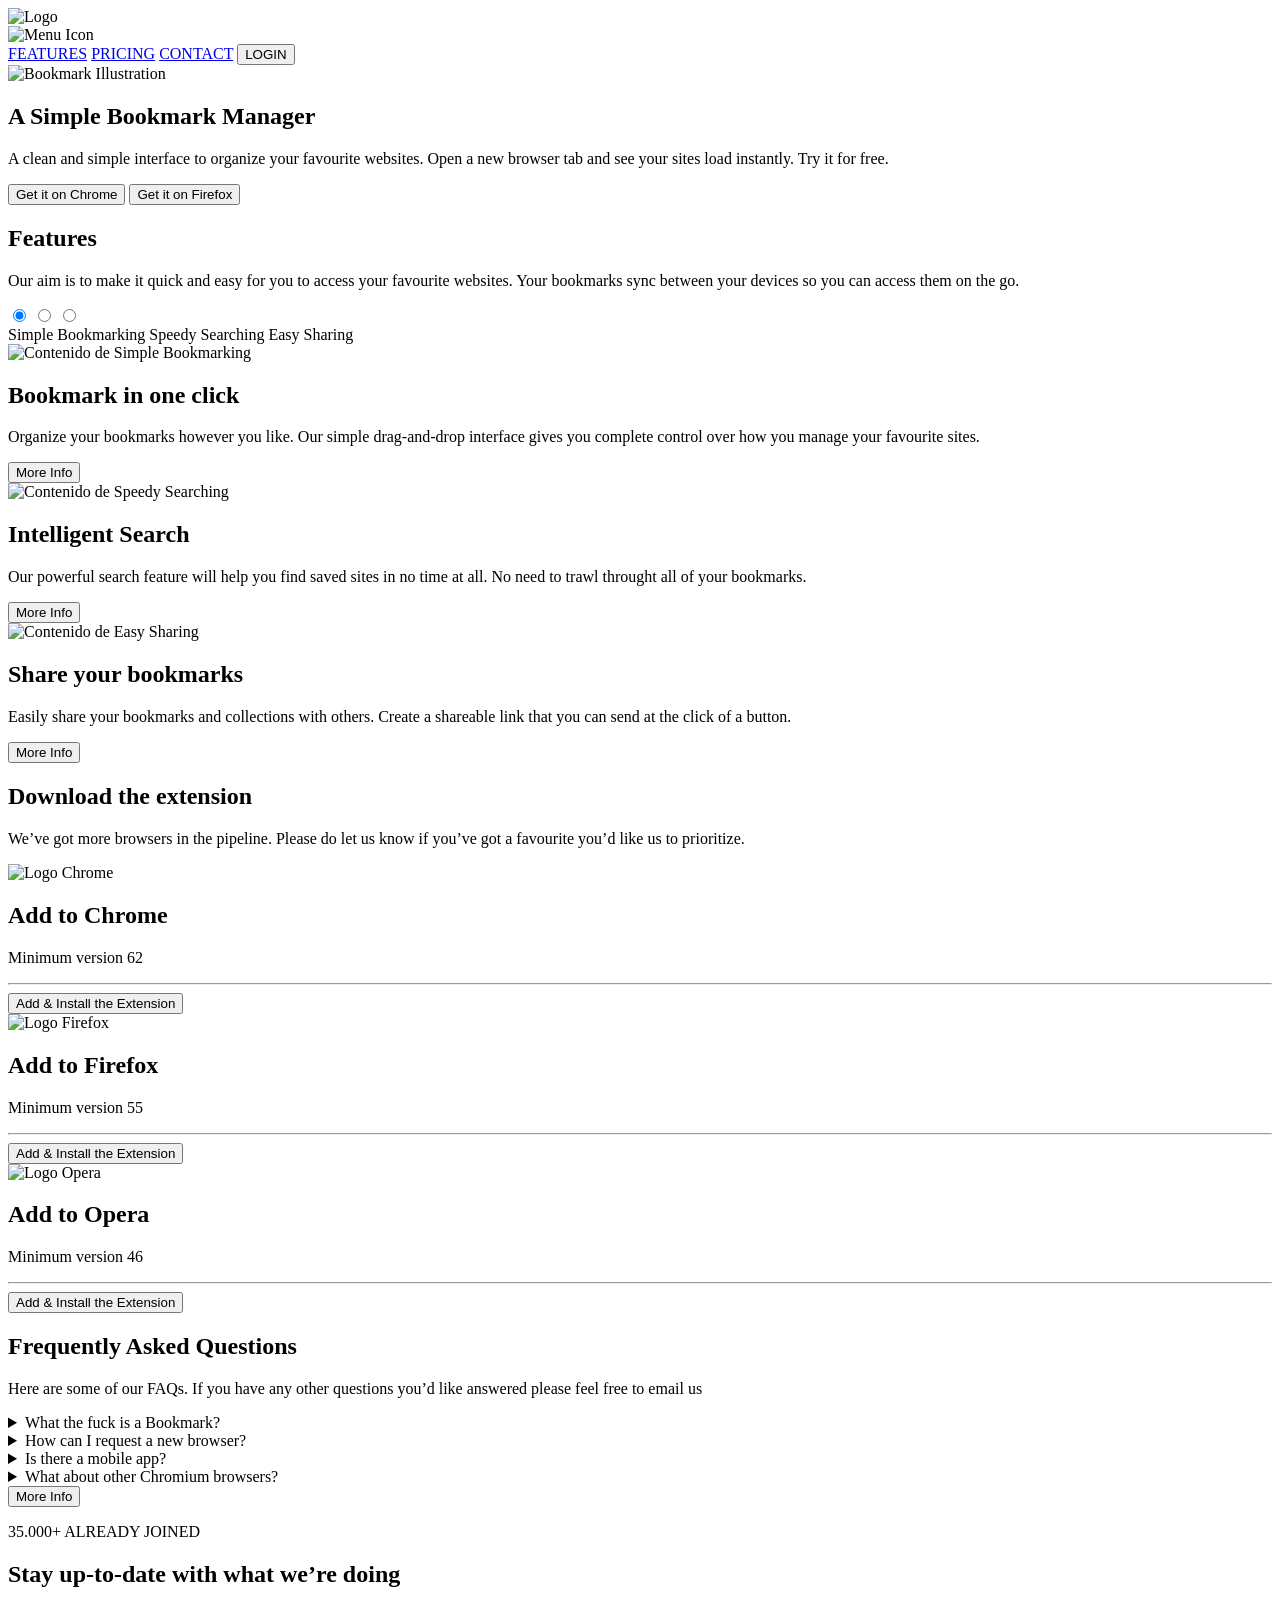
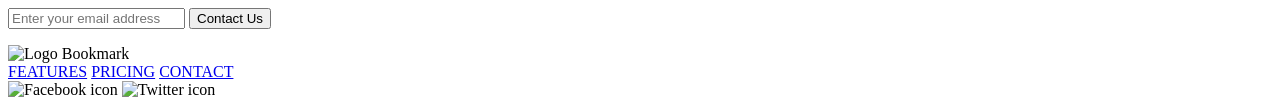
==== src/index.html @ 2e152def "folders structure creation" ====
<!DOCTYPE html>
<html lang="en">
<head>
    <meta charset="UTF-8">
    <meta name="viewport" content="width=device-width, initial-scale=1.0">
    <title>Bookmark</title>
    <link rel="stylesheet" href="styles.css">
    
</head>
<body>
    <header class="main-header">
        <div class="header-group-left">
            <img src="starter-code/images/logo-bookmark.svg" alt="Logo">
        </div>
        <div class="header-group-right1">
            <img src="starter-code/images/icon-hamburger.svg" alt="Menu Icon">
            
        </div>
        <div class="header-group-right2">
            <nav>
                <a href="#features">FEATURES</a>
                <a href="#">PRICING</a>
                <a href="#">CONTACT</a>
                <button class="login-button">LOGIN</button>
            </nav>
        </div>
    </header>
    <main class="container">
        <section class="hero_section">
            <div class="hero_right"> 
                <div class="blue-box"></div> 
                <div class="imageBook">
                    <img src="starter-code/images/illustration-hero.svg" alt="Bookmark Illustration">
                </div>
                
            </div>
            <div class="hero_left">
                <h1>A Simple Bookmark Manager</h1>
                <p>A clean and simple interface to organize your favourite websites. Open a new browser tab and see your sites load instantly. Try it for free.</p>
                <div class="buttons-hero">
                    <button class="get-it-chrome">Get it on Chrome</button>
                    <button class="get-it-firefox">Get it on Firefox</button>
                </div>
                    
            </div>
            
        </section>
        
        <section class="features" id="features">
            
            <h1>Features</h1>
            <p>Our aim is to make it quick and easy for you to access your favourite websites. Your bookmarks sync between your devices so you can access them on the go.</p>
     
            <div class="tabs-container">
                
                <input type="radio" id="tab1" name="tabs-grupo" checked="checked">
                <input type="radio" id="tab2" name="tabs-grupo">
                <input type="radio" id="tab3" name="tabs-grupo">

                <div class="tab-labels">
                    <label for="tab1" class="tab-label">Simple Bookmarking</label>
                    <label for="tab2" class="tab-label">Speedy Searching</label>
                    <label for="tab3" class="tab-label">Easy Sharing</label>
                </div>
            
            <div class="tab-content-area">
                <div class="content" id="content1">
                    <div class="img1-container">
                        <img src="starter-code/images/illustration-features-tab-1.svg" alt="Contenido de Simple Bookmarking">
                        <div class="blue-box2"></div> 
                    </div>
                    <div>
                        <h2>Bookmark in one click</h2>
                        <p>Organize your bookmarks however you like. Our simple drag-and-drop interface gives you complete control over how you manage your favourite sites.</p>
                        <button class="more-inf-button get-it-chrome">More Info</button>
                    </div>
                </div>
                    
                <div class="content" id="content2">
                    <div class="img1-container">
                        <img src="starter-code/images/illustration-features-tab-2.svg" alt="Contenido de Speedy Searching">
                    </div>
                    <div>
                        <h2>Intelligent Search</h2>
                        <p>Our powerful search feature will help you find saved sites in no time at all. No need to trawl throught all of your bookmarks.</p>
                        <button class="more-inf-button get-it-chrome">More Info</button>
                    </div>
                </div>
                <div class="content" id="content3">
                    <div class="img1-container">
                        <img src="starter-code/images/illustration-features-tab-3.svg" alt="Contenido de Easy Sharing">
                    </div>
                    <div>
                        <h2>Share your bookmarks</h2>
                        <p>Easily share your bookmarks and collections with others. Create a shareable link that you can send at the click of a button.</p>
                        <button class="more-inf-button get-it-chrome">More Info</button>
                    
                    </div>
                </div>
                </div>
            </div>

        </section>
        <section class="download-extension">
            <h1>Download the extension</h1>
            <p>We’ve got more browsers in the pipeline. Please do let us know if you’ve got a favourite you’d like us to prioritize.</p>
            <div class="download-cards">
                <div class="card card1">
                    <img src="starter-code/images/logo-chrome.svg" alt="Logo Chrome">
                    <h2>Add to Chrome</h2>
                    <p>Minimum version 62</p>
                    <hr class="dotted-line">
                    <button class="buttons-download get-it-chrome">Add & Install the Extension</button>
                </div>
                <div class="card card2">
                    <img src="starter-code/images/logo-firefox.svg" alt="Logo Firefox">
                    <h2>Add to Firefox</h2>
                    <p>Minimum version 55</p>
                    <hr class="dotted-line">
                    <button class="buttons-download get-it-chrome">Add & Install the Extension</button>
                </div>
                <div class="card card3">
                    <img src="starter-code/images/logo-opera.svg" alt="Logo Opera">
                    <h2>Add to Opera</h2>
                    <p>Minimum version 46</p>
                    <hr class="dotted-line">
                    <button class="buttons-download get-it-chrome">Add & Install the Extension</button>
                </div>


            

                
            </div>
        </section>
        <section class="faq-section">
            <div class="faq-title">
                <h1>Frequently Asked Questions</h1>
                    <p>Here are some of our FAQs. If you have any other questions you’d like
                 answered please feel free to email us</p>
            </div>    
                 <div class="faq-details">
                    <details>
                        <summary>What the fuck is a Bookmark?</summary>
                        <article>
                                <p>
                                    Lorem, ipsum dolor sit amet consectetur adipisicing elit. Quam optio voluptates aliquam quisquam deserunt labore provident architecto inventore blanditiis mollitia numquam obcaecati, quae repudiandae. Labore alias id quisquam! Ad, natus?
                                </p>
                            </article>
                    </details>
                    <details>
                        <summary>How can I request a new browser?</summary>
                        <article>
                                <p>
                                    Lorem, ipsum dolor sit amet consectetur adipisicing elit. Quam optio voluptates aliquam quisquam deserunt labore provident architecto inventore blanditiis mollitia numquam obcaecati, quae repudiandae. Labore alias id quisquam! Ad, natus?
                                </p>
                            </article>
                    </details>
                    <details>
                        <summary>Is there a mobile app?</summary>
                        <article>
                                <p>
                                    Lorem, ipsum dolor sit amet consectetur adipisicing elit. Quam optio voluptates aliquam quisquam deserunt labore provident architecto inventore blanditiis mollitia numquam obcaecati, quae repudiandae. Labore alias id quisquam! Ad, natus?
                                </p>
                            </article>
                    </details>
                    <details>
                        <summary>What about other Chromium browsers?</summary>
                        <article>
                            <p>
                                Lorem, ipsum dolor sit amet consectetur adipisicing elit. Quam optio voluptates aliquam quisquam deserunt labore provident architecto inventore blanditiis mollitia numquam obcaecati, quae repudiandae. Labore alias id quisquam! Ad, natus?
                            </p>
                        </article>
                    </details>
                    </div>
                    <div class="button-details">
                        <button class="button-details get-it-chrome">More Info</button>
                    </div>
        </section>
        <section class="subscribe-section" id="contact">
            <div class="subscribe-title">
                <p>35.000+ ALREADY JOINED</p>
                <h2>Stay up-to-date with what we’re doing</h2>
            </div>
            <form id="emailForm">
                <div class="subscribe-button-container">
                    <input id="Contact-email" type="text" id="emailInput" placeholder="Enter your email address" required>
                    <input class="contact-button" type="submit" value="Contact Us">
                </div>
            <p id="message"></p>
            </form>

            <script src="/validation2.js" defer></script>



                

        </section>
        <!-- <div class="buttons">
            <div class="btn-px">usando px</div>
            <div class="btn-rem">usando rem</div>
            <div class="btn-em">usando em</div>
        </div>

 -->

    </main>

    <!-- <footer>
        <div class="footer-left">
            <img src="/starter-code/images/logo-bookmark.svg">
        
        
            <div class="nav">
                <a href="#features">FEATURES</a>
                <a href="#">PRICING</a>
                <a href="#contact">CONTACT</a>
            </div>
        </div>
        <div class="footer-right">
            <img src="/starter-code/images/icon-facebook.svg" alt="Facebook icon">
            <img src="/starter-code/images/icon-twitter.svg" alt="Twitter icon"></img>
        </div>
    </footer> -->

    <footer>
        <div class="footer-left">
            <!-- He usado un placeholder para el logo -->
            <img src="starter-code/images/logo-bookmark.svg" alt="Logo Bookmark">
        
            <div class="nav">
                <a href="#features">FEATURES</a>
                <a href="#">PRICING</a>
                <a href="#contact">CONTACT</a>
            </div>
        </div>
        <div class="footer-right">
            <!-- He usado placeholders para los iconos -->
            <img src="starter-code/images/icon-facebook.svg" alt="Facebook icon">
            <img src="starter-code/images/icon-twitter.svg" alt="Twitter icon">
        </div>
    </footer

</body>
</html>
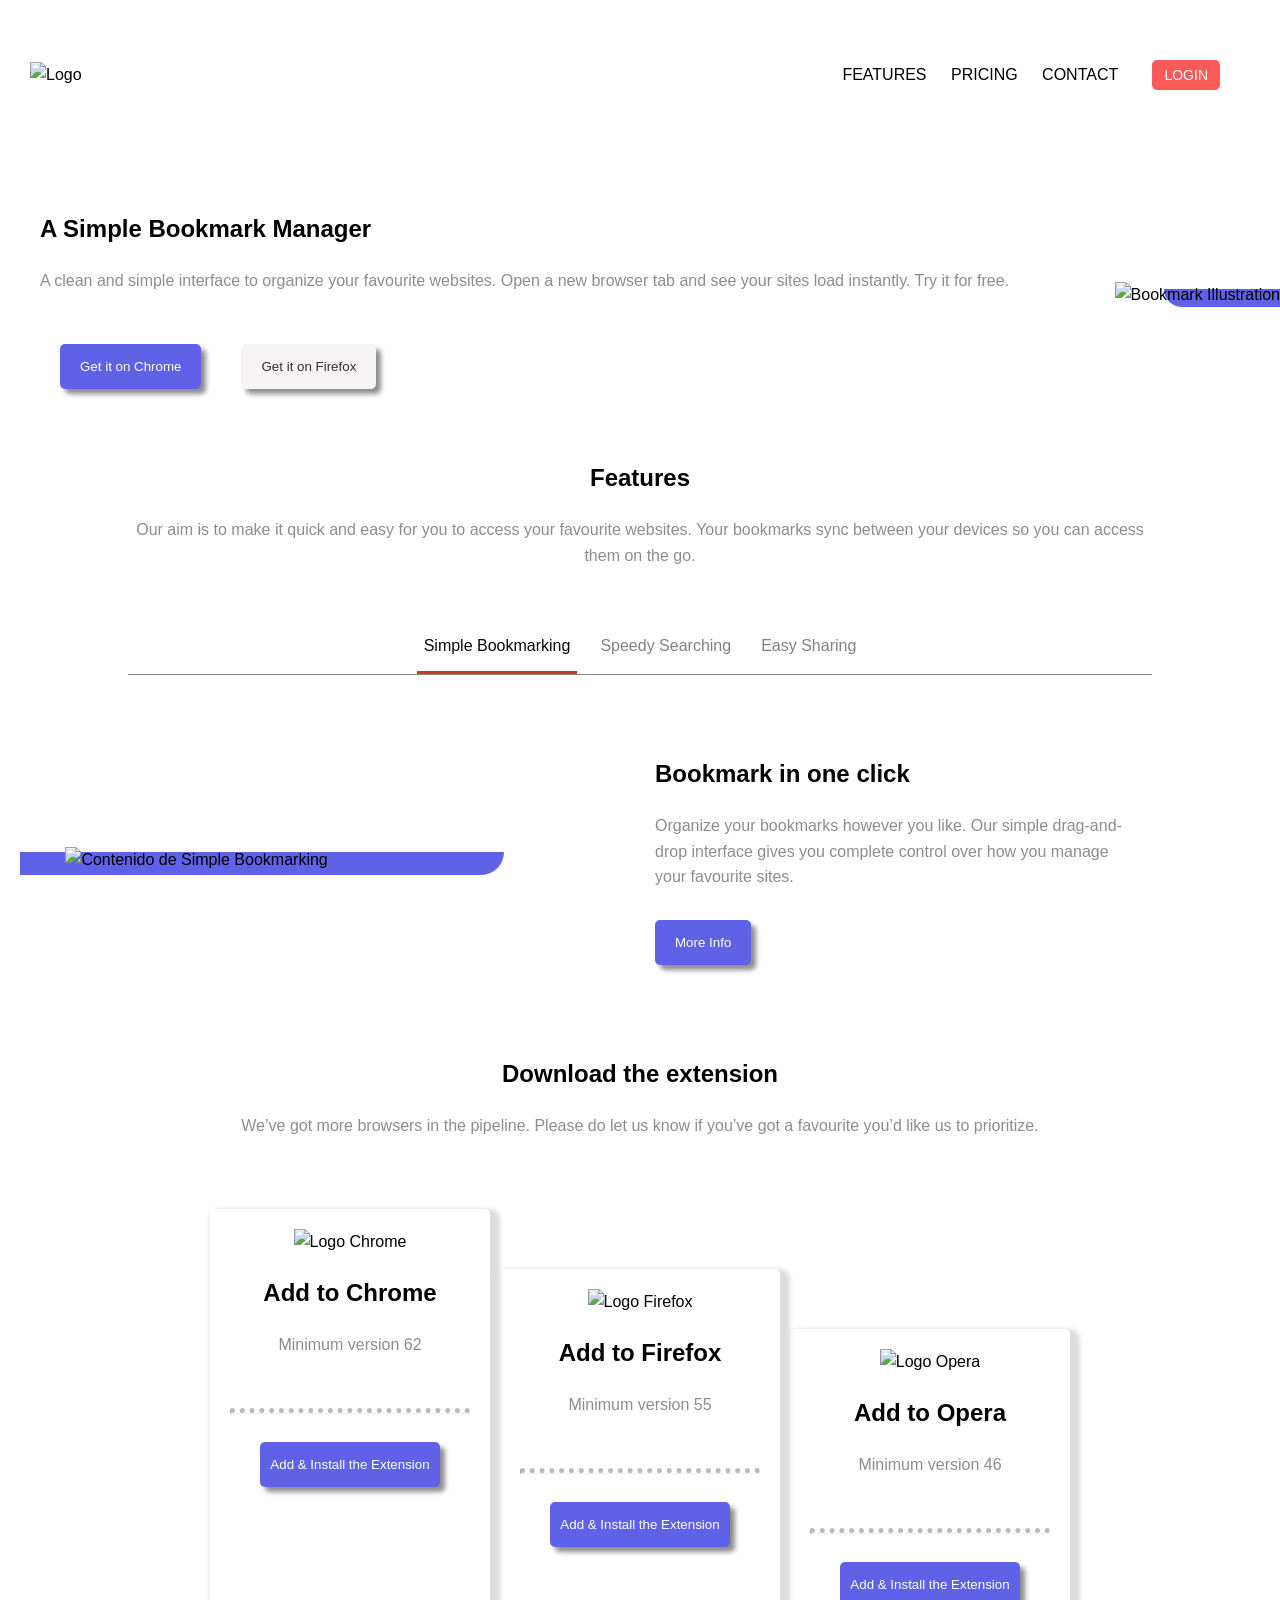
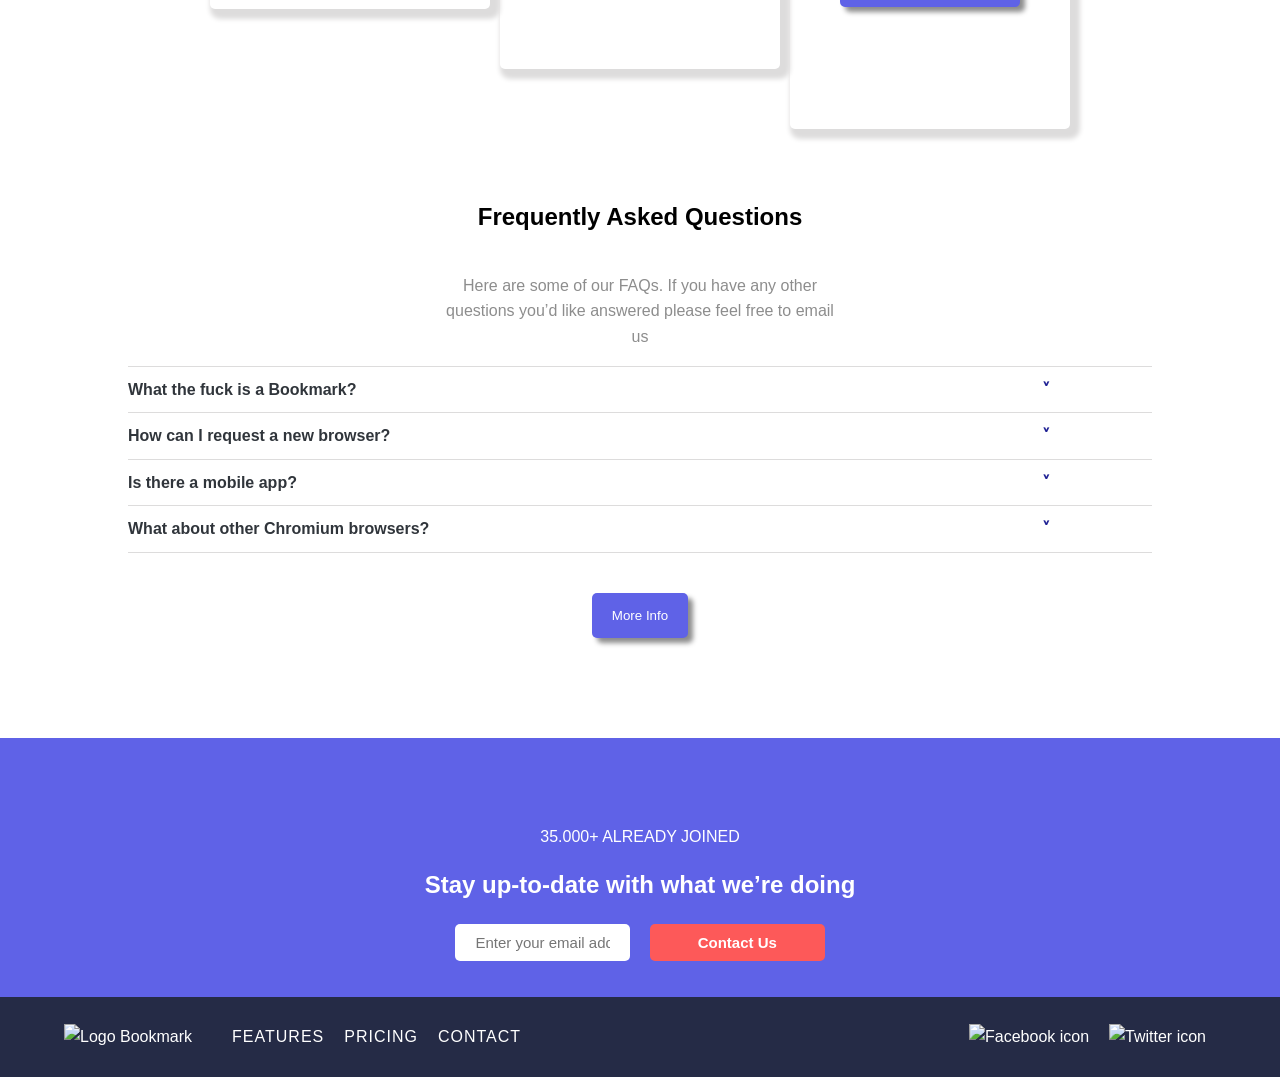
==== commit 7b0de4ce: "folders update in index.html" ====
--- a/src/index.html
+++ b/src/index.html
@@ -4,7 +4,7 @@
     <meta charset="UTF-8">
     <meta name="viewport" content="width=device-width, initial-scale=1.0">
     <title>Bookmark</title>
-    <link rel="stylesheet" href="styles.css">
+    <link rel="stylesheet" href="/src/css/styles.css">
     
 </head>
 <body>
@@ -240,7 +240,7 @@
             <img src="starter-code/images/icon-facebook.svg" alt="Facebook icon">
             <img src="starter-code/images/icon-twitter.svg" alt="Twitter icon">
         </div>
-    </footer
+    </footer>
 
 </body>
 </html>
--- a/src/css/styles.css
+++ b/src/css/styles.css
@@ -0,0 +1,910 @@
+
+:root {
+  --orange: #cc3b17;
+  --blue: #202294;
+  --light-blue: hsl(239, 74%, 64%);
+  --dark-blue: hsl(240, 91%, 27%);
+  --red: #fd5959;
+  --grey: rgb(141, 141, 141);
+  --grey-light: #dddcdc;
+}
+html {
+  box-sizing: border-box;
+  font-size: 62.5%;
+}
+
+*,*:before,*:after {
+  box-sizing: inherit;
+}
+
+
+/* Párrafos y texto normal (Peso 400) */
+body {
+  margin:0;
+  padding:0;
+ 
+  font-family: 'Rubik', sans-serif;
+
+  font-size: 1.6rem;
+  line-height: 1.6;
+  
+  display: flex;
+  flex-direction: column;
+ 
+}
+
+
+
+
+/* Títulos y botones (Peso 500) */
+/* h1, h2, h3,
+.login-button,
+.get-it-chrome,
+.get-it-firefox {
+  font-weight: 600;
+} */
+h1, h2, h3 {
+  font-weight: 800;
+}
+
+img {
+  max-width: 100%;
+  height: auto;
+} 
+
+.content {
+            flex: 1;
+            padding: 2rem;
+            text-align: center;
+        }
+
+
+.main-header {
+  display: flex;
+  align-items: center;
+  justify-content: space-between;
+  padding-left: 30px;
+  padding-right: 60px;
+  padding-top: 60px;
+  padding-bottom: 50px;
+  
+}
+.header-group-left {
+
+}
+
+.header-group-right1 {
+
+}
+
+.header-group-left, .header-group-right2, .header-group-right1 {
+  display: flex;
+  align-items: center;
+  gap: 50px;
+
+}
+
+.header-group-right2 {
+  display: none;
+}
+
+@media (min-width: 750px) {
+  .header-group-right2 {
+    display: flex;
+    gap: 20px;
+  }
+  
+  .header-group-right1 {
+    display: none;
+  }
+}
+
+.main-header a {
+    text-decoration: none; /* Quita el subrayado */
+    color: black;
+    font-weight: 400;
+    margin-left: 20px;
+}
+
+.main-header a:hover {
+    color: var(--orange); /* Color al pasar el ratón */
+}
+
+.login-button {
+  background-color: var(--red);
+  color: white;
+  padding: 5px 10px 5px 10px;
+  border-color: var(--red);
+  border-radius: 5px;
+  border-width: 2px;
+  border-style: solid;
+  margin-left: 30px;
+  font-size: 14px;
+  font-weight: 400;
+  cursor: pointer;
+  text-align: center;
+}
+
+.login-button:hover {
+    color: var(--orange);
+    border-color: var(--orange); /* Color al pasar el ratón */
+    background-color: white;
+
+  }
+
+p, .main-header a {
+  font-weight: 400;
+}
+
+
+/* Hero Section */
+
+.hero_section {
+  display: block;
+
+  justify-content: center; 
+  align-items: center;
+  text-align: center;
+ 
+  
+  margin-bottom: 30px;
+}
+
+.hero_right {
+  display:block;
+  justify-content: center;
+  
+  align-items: center;
+  justify-content: center;
+  position: relative;
+  /*margin: auto; */
+  
+}
+
+.imageBook  {
+  display: flex;
+  justify-content: center;
+  margin: 0 auto;
+  align-items: center;
+}
+
+
+.hero-right img {
+  width:80%;
+}
+
+
+
+.hero_left {
+  display: flex;
+  flex-direction: column;
+  text-align: center;
+  margin: 2rem 3rem;  
+  padding-top: 10px;
+  justify-content: center;
+  align-items: center;
+}
+
+.hero_left p {
+  width: 85%;
+  justify-content: center;
+  color: var(--grey);
+  margin: auto;
+
+}
+
+.blue-box {
+  position: absolute;
+  top: 30%;
+  left: 30%;
+  width: 70%;
+  height: 70%; 
+  background-color: var(--light-blue);
+  border-radius: 0px 0px 0px 125px;
+  z-index: -1;
+}
+
+.img1-container {
+  position: relative;
+}
+.img1-container img {
+  width: 85%;
+  display: block;
+  margin: auto;
+}
+.blue-box2 {
+  position: absolute;
+  top: 20%;
+  right: 20%;
+  width: 80%;
+  height: 90%; 
+  background-color: var(--light-blue);
+  border-radius: 0px 0px 125px 0px;
+  z-index: -1;
+}
+
+
+
+.buttons-hero {
+  display: flex;
+  
+  justify-content:center;
+}
+
+@media (min-width: 750px) {
+  .hero_section {
+    display: flex;
+    flex-direction: row-reverse;
+    
+    margin: 20px 0px 10px 20px;
+  }
+
+  .hero_left {
+    flex: 1;
+    flex-direction: column;
+    text-align: left; 
+    margin-left: 20px;
+    align-items: start;
+    justify-content: left;
+    width: 50%;
+    
+  }
+
+  
+  .hero_left p {
+    width: 100%;
+    justify-content:start;
+    color: var(--grey);
+    margin: 0;
+    margin-bottom: 30px;
+  }
+
+  .buttons-hero {
+    justify-content: start;
+  }
+
+}
+
+.get-it-chrome {
+  
+  color: rgb(255, 255, 255);
+  padding: 15px 20px;
+  border-radius: 5px;
+  margin: 20px;
+  border-style: solid;
+  background-color: var(--light-blue);
+  border-width: 0px;
+  box-shadow: 5px 5px 5px var(--grey);
+  cursor: pointer;
+  text-align: center;
+
+
+
+}
+
+.get-it-firefox {
+  
+  color: rgb(49, 49, 49);
+  padding: 15px 20px;
+  border-radius: 5px;
+  margin: 20px;
+  border-style: solid;
+  background-color: rgb(245, 243, 243);
+  border-width: 0px;
+  box-shadow: 5px 5px 5px var(--grey);
+  cursor: pointer;
+  text-align: center;
+}
+
+.get-it-chrome:hover {
+    color: var(--light-blue);
+    border: 1px solid var(--light-blue);
+    background-color: hsl(0, 0%, 98%); /* Color al pasar el ratón */
+}
+
+.get-it-firefox:hover {
+    color: #000000;
+    border: 1px solid #000000;
+    background-color: hsl(0, 0%, 100%); /* Color al pasar el ratón */
+}
+
+
+
+
+.features {
+  display: flex;
+  flex-direction: column;
+  position: relative;
+  text-align: center;
+
+  justify-content: center;
+}
+
+.features p {
+  max-width: 80%;
+  width: 100%;
+  margin: auto;
+  margin-bottom: 40px;
+  margin-top: 0 px;
+  padding-bottom: 10px;
+  color: var(--grey);
+}
+
+
+
+input[type="radio"] {
+  display: none;
+  border: 0;
+  clip: rect(1px, 1px, 1px, 1px);
+  clip-path: inset(50%);
+  height: 1px;
+  margin: -1px;
+  overflow: hidden;
+  padding: 0;
+  position: absolute;
+  white-space: nowrap;
+  width: 1px;
+}
+
+
+
+
+.tabs-container {
+    width: 100%;
+    /*max-width: 500px;*/ /* Ancho máximo en móvil */
+    /*background: #ffffff; */
+    border-radius: 8px;
+    /*box-shadow: 0 4px 12px rgba(0,0,0,0.1); */
+    overflow: hidden; /* Para que los bordes redondeados afecten a los hijos */
+    justify-content: center;
+    margin: 0px 0px;
+  }
+
+/* --- 1. Ocultamos los radio buttons --- */
+.tabs-container input[type="radio"] {
+    display: none; /* No los necesitamos visibles */
+}
+
+/* --- 2. Estilo de los labels (verticales) --- */
+.tab-labels {
+    display: flex;
+    flex-direction: column; /* <-- Esto los apila verticalmente */
+    
+    /* margin: 20px 10px; */
+    justify-content: center;
+    padding-bottom: 0px;
+    margin-left: 10%;
+    margin-right: 10%;
+    margin-bottom: 40px;
+
+    
+}
+
+.tab-label {
+    position: relative; /* Requerido para el pseudo-elemento ::after */
+    padding: 15px;
+    cursor: pointer;
+    text-align: center;
+    color: #818181;
+    border-bottom: 1px solid var(--grey-light);
+    margin: 0px 0px;
+    /* Para que ocupen el mismo espacio */
+}
+
+.tab-label:first-child {
+    border-top: 1px solid var(--grey-light); /* Borde superior en el primer label */); /* Borde superior en el primer label */
+}
+
+.tab-label:hover {
+    color:var(--orange); /* Color al pasar el ratón */
+}
+
+/* Se elimina el borde superior del primer elemento que estaba comentado */
+
+.tab-content-area .content {
+    display: none; /* Oculta todos los contenidos */
+    /* padding: 25px; */
+    flex-direction: column;
+    margin: 30px 0px;
+    gap: 30px;
+}
+
+.tab-content-area .content > div {
+    
+  } 
+.tabs-container .content .more-inf-button {
+  display: none;
+}
+
+/* --- 4. LA MAGIA: Mostrar el contenido activo --- */
+
+/* "Cuando el input con id 'tab1' esté :checked,
+    busca un HERMANO (~) llamado '.tab-content-area'
+    y, dentro de él, muestra el hijo '#content1'"
+*/
+.tabs-container #tab1:checked ~ .tab-content-area #content1,
+.tabs-container #tab2:checked ~ .tab-content-area #content2,
+.tabs-container #tab3:checked ~ .tab-content-area #content3 {
+    display: flex;
+}
+
+label {
+  border-bottom: var(--orange);
+}
+
+
+@media (min-width: 600px) {
+  .tab-labels {
+    flex-direction: row;
+    border-bottom: 1px solid #868686; /* Mover el borde al contenedor */
+  }
+  .tab-label {
+    border-bottom: none; /* Quitar el borde individual */
+  }
+  .tab-label:first-child {
+    border-top: none; /* Borde superior en el primer label */
+  }
+  .tab-content-area .content {
+      flex-direction: row;
+      align-items: center;
+      justify-content: left;
+      /* gap: 50px; */
+  }
+  .tab-content-area .content > div {
+    flex: 1;
+    text-align: left;
+  }
+  .tab-content-area .content > div:nth-child(2) h3,
+  .tab-content-area .content > div:nth-child(2) p {
+    margin-left: 0;
+    margin-right: 0;
+  }
+  .tab-content-area .content > div:nth-child(2) p {
+    margin-bottom: 20px;
+  }
+  .tab-content-area .content > div:nth-child(2) .get-it-chrome {
+    margin-left: 0;
+  }
+  .tab-content-area .content .more-inf-button {
+    display: block;
+  }
+}
+
+
+/* --- 5. (Opcional) Estilo para el label activo --- */
+
+/* "Cuando el input 'tab1' esté :checked,
+    busca un HERMANO (~) llamado '.tab-labels'
+    y, dentro de él, aplica este estilo al label[for="tab1"]"
+*/
+.tabs-container #tab1:checked ~ .tab-labels label[for="tab1"],
+.tabs-container #tab2:checked ~ .tab-labels label[for="tab2"],
+.tabs-container #tab3:checked ~ .tab-labels label[for="tab3"] {
+    color: #080808; /* Color de activo */
+}
+
+.tabs-container #tab1:checked ~ .tab-labels label[for="tab1"]::after,
+.tabs-container #tab2:checked ~ .tab-labels label[for="tab2"]::after,
+.tabs-container #tab3:checked ~ .tab-labels label[for="tab3"]::after {
+    content: '';
+    position: absolute;
+    bottom: 0; /* Se posiciona en el mismo lugar que el borde gris */
+    left: 50%;
+    transform: translateX(-50%);
+    width: 10em;
+    height: 3px;
+    background-color: var(--orange);
+}
+
+.download-extension  {
+  display: block;
+  text-align: center;
+  /*padding-left: 70px; */
+  /*padding-right: 100px;
+  padding-top: 50px;
+  padding-bottom: 50px;
+  gap: 50px;*/
+  /* margin: auto;
+  margin-top: 50px; */
+  justify-content: center;
+}
+
+.download-extension p {
+  max-width: 80%;
+  width: 100%;
+  margin: auto;
+  margin-bottom: 40px;
+  margin-top: 0 px;
+  padding-bottom: 10px;
+  color: var(--grey);
+}
+
+.dotted-line {
+  border-top: 5px dotted #bbb
+}
+
+.download-cards {
+  max-width: 800px;
+  display: grid;
+  margin: 20px auto;
+  grid-template-columns: repeat(1, 1fr);
+  grid-template-rows: repeat(3, 1fr);
+  justify-content: center;
+  gap: 10px;
+}
+.buttons-download {
+  padding: 15px 10px;;
+}
+
+.card {
+  width: 280px;
+  
+  height: 400px;
+  box-shadow: 5px 5px 5px 5px var(--grey-light);
+  padding: 20px;
+  border-radius: 5px;
+  text-align: center;
+  /*margin: 10px 20px; 
+  justify-content: center; */
+  margin: 20px auto;
+
+}
+
+@media (min-width: 800px) {
+  .download-cards {
+    max-width: 800px;
+    grid-template-columns: repeat(3, 1fr);
+    grid-template-rows: repeat(10, 50px);
+    margin: 0 auto;
+    gap: 10px;
+  
+  }
+  .card1 {
+    grid-column: 1 / 2;
+    grid-row: 1 / 2;
+  }
+  .card2 {
+    grid-column: 2 / 3;
+    grid-row: 2 / 3;
+  }
+  .card3 {
+    grid-column: 3 / 4;
+    grid-row: 3 / 4;
+  }
+
+}
+
+
+
+.faq-section {
+  display: block;
+  text-align: center;
+  margin-bottom: 8rem;
+}
+
+.faq-title {
+  display: flex;
+  flex-direction: column;
+  width: 400px;
+  justify-content:center;
+  align-items: center;
+  /* margin: 30px 30px; */
+  text-align: center;
+  /* margin-left: 20rem; */
+/* align-items:start; */
+ margin: 0 auto;
+}
+
+.faq-section p {
+  color: var(--grey);
+}
+
+.faq-title h1 p {
+  margin: 0 auto;
+}
+
+.faq-details {
+  justify-content:flex-start;
+  margin: 0 auto;
+  width: 80%;
+
+}
+
+details {
+  background: #ffffff;
+  border-top: 1px solid var(--grey-light);
+  display: flex;
+  flex-direction: column;
+  justify-content: center;
+  align-items:flex-start;
+}
+
+article p {
+  text-align: left;
+}
+summary {
+  display: block;
+  /* list-style: none; */
+  display: flex;
+  width: 90%;
+  justify-content:space-between;
+  align-items:flex-start;
+  padding: 10px 0;
+  font-weight: bold;
+  /* border-bottom: 1px solid var(--grey-light); */
+}
+
+details:last-child {
+  border-bottom: 1px solid var(--grey-light);
+}
+
+summary::after {
+  content: "\2C5"; 
+  transition: 0.2s;
+  color: var(--blue);
+}
+
+details[open] > summary {border-bottom: 2px solid #fff9f1;}
+
+details[open] > summary::after {
+  transform: rotate(-180deg);
+  color: var(--orange);
+}
+
+summary::-webkit-details-marker {
+  display: none;
+}
+
+summary {
+  color: #30353b;
+  border-radius: 5px;
+}
+
+details[open] summary {border-radius: 5px 5px 0 0;}
+
+
+
+summary:hover {
+  color: var(--orange);
+  cursor: pointer;
+}
+
+.button-details {
+  margin: 20px auto;
+}
+
+
+.button-details {
+  /* justify-content:center;
+  padding: 1rem 2rem;
+  width: 10rem; */
+
+}
+
+
+/* Section Subscribe */
+
+
+.subscribe-section {
+  display: flex;
+  color: white;
+  flex-direction: column;
+  text-align: center;
+  justify-content: center;
+  align-items: center;
+  margin: 0px 0px;
+  background-color: var(--light-blue);
+}
+
+.subscribe-title {
+  padding-top: 7rem; 
+  /* padding-bottom: 1rem; */
+}
+
+.subscribe-title > h2 {
+  padding: 0 5rem;;
+  margin-top: 0;
+}
+
+.subscribe-button {
+  
+  background-color: red;
+  padding: 15px 10px;
+  text-align: center;
+  }
+
+.subscribe-section input {
+  width: 80%;
+  padding: 10px 20px;
+  margin-bottom: 2rem;
+  font-size: 1.5rem;
+  border-radius: 5px;
+  border: 0;
+}
+
+#Contact-email {
+  color: rgb(110, 109, 109);
+}
+
+.contact-button{
+  background-color: var(--red);
+  
+  color: white;
+  font-weight: 800;
+}
+
+.subscribe-button-container {
+  padding-bottom: rem;
+}
+
+#message {
+  margin-top: 16px;
+  font-size: 0.9em;
+  text-align: center;
+}
+
+.success {
+  color: green;
+}
+
+.error {
+  color: red;
+}
+
+@media (min-width: 800px) {
+  .subscribe-button-container {
+    display: flex;
+    flex-direction: row;
+    gap: 2rem;
+  }
+}
+
+
+/* Footer */
+
+
+
+
+
+/* footer {
+  display: flex;
+  flex-direction: column;
+  color:white;
+  
+  padding-top: 5rem;
+  background-color: #323277;
+}
+
+.footer-left {
+  justify-content: center;
+  text-align: center;
+}
+.footer-left .nav {
+  display: flex;
+  flex-direction: column;
+}
+
+.footer-left a {
+  color: white;
+  text-decoration: none;
+  padding: 1rem;
+}
+
+.footer-right {
+  display: flex;
+  flex-direction: row;
+  justify-content:center;
+  padding: 1rem;
+
+}
+
+.footer-right img {
+  padding: 1rem;
+}
+ */
+/* .footer-right svg text,
+.footer-right svg path {
+  fill: white !important;
+} */
+
+/* @media (min-width: 800px) { */
+/*   footer {
+    display: inline;
+    flex-direction: row;
+    justify-content: space-between;
+  }
+  .footer-right {
+    display:inline;
+    flex-direction: row;
+    justify-content: space-between;
+  }
+
+  .footer-left .nav {
+    display:inline;
+    flex-direction: row;
+    justify-content: space-between;
+    
+  }
+ */
+footer {
+            display: flex;
+            flex-direction: column; /* .footer-left y .footer-right uno encima del otro */
+            align-items: center; /* Centra los bloques en móvil */
+            color: white;
+            padding: 3rem 1.5rem; /* Padding vertical y horizontal */
+            background-color: #252B46; /* Un color oscuro de ejemplo */
+        }
+
+        .footer-left {
+            display: flex;
+            flex-direction: column; /* Logo encima del nav */
+            align-items: center; /* Centra el logo y el nav */
+            width: 100%;
+        }
+
+        .footer-left .nav {
+            display: flex;
+            flex-direction: column; /* Enlaces uno encima del otro */
+            align-items: center; /* Centra los enlaces */
+            margin-top: 2rem; /* Espacio entre logo y nav */
+        }
+
+        .footer-left img {
+            /* Ajusta el tamaño del logo si es necesario */
+            max-width: 150px;
+        }
+
+        .footer-left a {
+            color: white;
+            text-decoration: none;
+            padding: 0.75rem 1rem;
+            letter-spacing: 1px;
+        }
+        
+        .footer-left a:hover {
+            color: #FA5757; /* Color de hover de ejemplo */
+        }
+
+        .footer-right {
+            display: flex;
+            flex-direction: row; /* Iconos siempre en fila */
+            justify-content: center;
+            margin-top: 2.5rem; /* Espacio entre nav y redes sociales */
+        }
+
+        .footer-right img {
+            padding: 0 1rem; /* Espacio entre iconos */
+            cursor: pointer;
+        }
+
+
+
+  @media (min-width: 800px) {
+            footer {
+                flex-direction: row; /* 1. Pone .footer-left y .footer-right en fila */
+                justify-content: space-between; /* 2. Los separa a los extremos */
+                align-items: center; /* 3. Los alinea verticalmente al centro */
+                padding: 2rem 5%; /* Ajusta el padding para desktop */
+            }
+
+            .footer-left {
+                flex-direction: row; /* 4. Pone el logo y .nav en fila */
+                align-items: center; /* 5. Alinea logo y .nav verticalmente */
+                width: auto; /* Resetea el ancho */
+            }
+
+            .footer-left .nav {
+                flex-direction: row; /* 6. Pone los enlaces <a> en fila */
+                margin-top: 0; /* Resetea el margen superior */
+                margin-left: 3rem; /* 7. Añade espacio entre el logo y los enlaces */
+            }
+
+            .footer-right {
+                margin-top: 0; /* Resetea el margen superior */
+            }
+        }
+
+
+
+
+
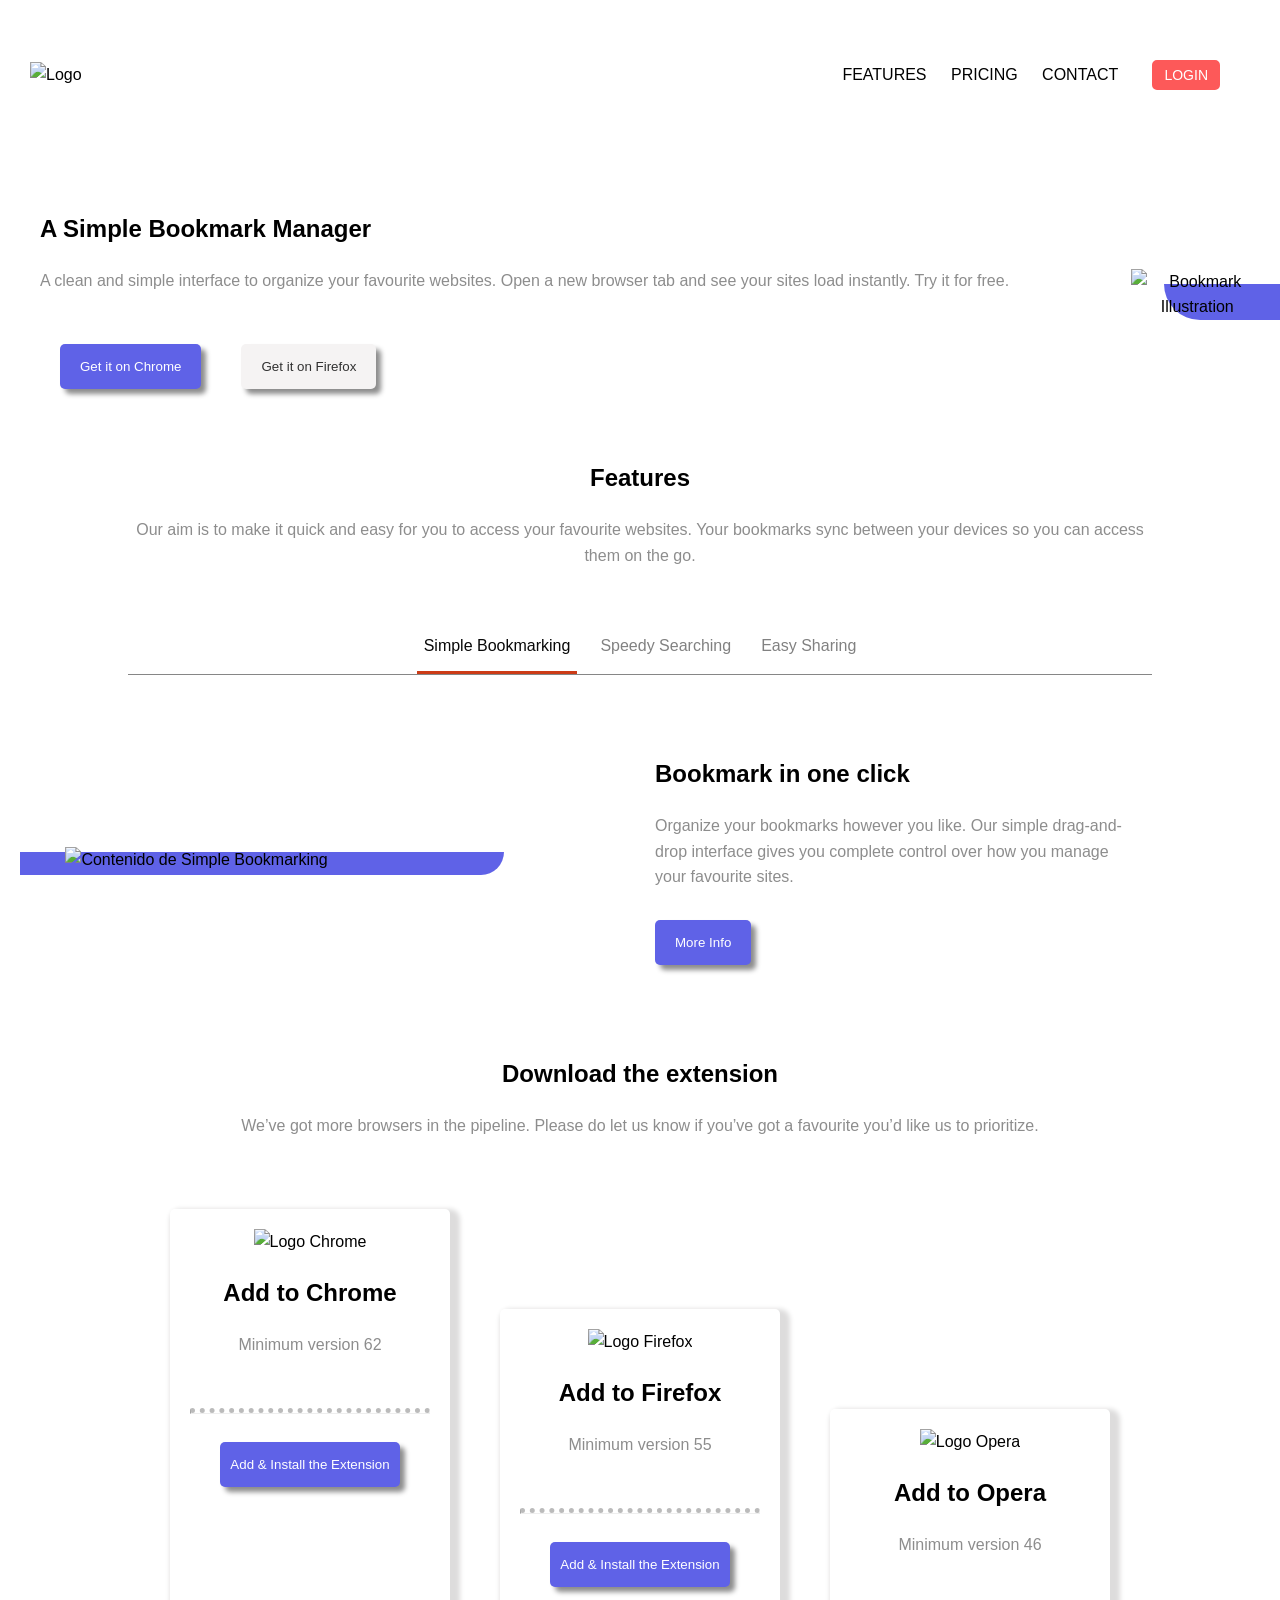
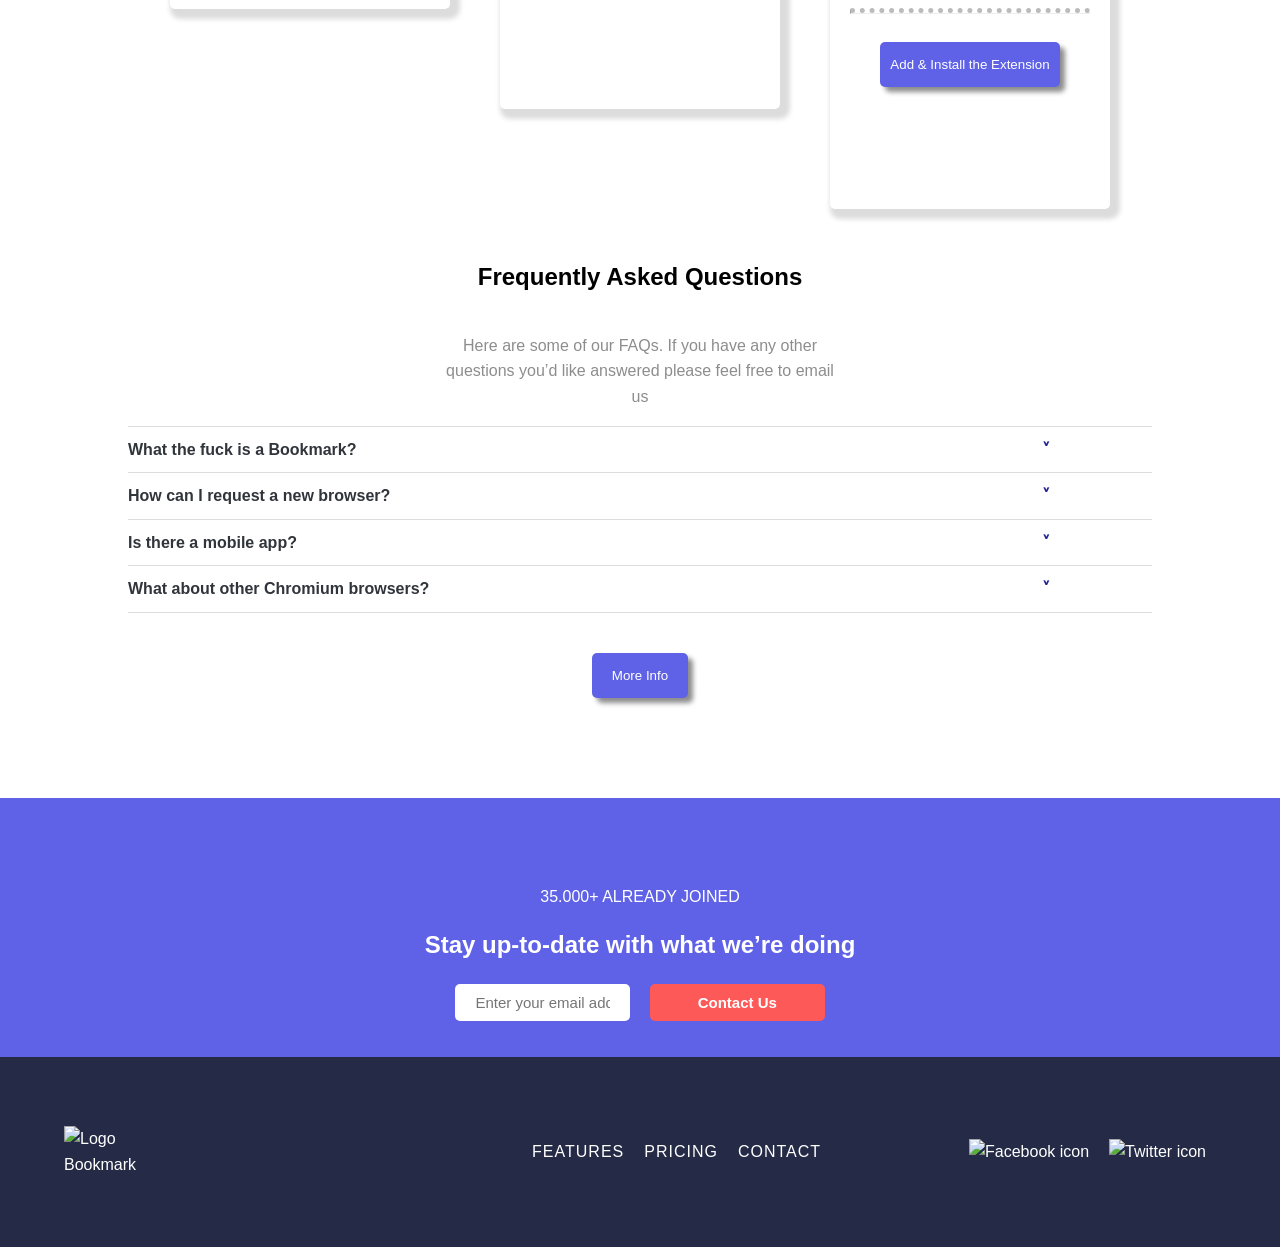
==== commit fd7caa4b: "adjusting download cards padding" ====
--- a/src/index.html
+++ b/src/index.html
@@ -10,10 +10,10 @@
 <body>
     <header class="main-header">
         <div class="header-group-left">
-            <img src="starter-code/images/logo-bookmark.svg" alt="Logo">
+            <img src="/starter-code/images/logo-bookmark.svg" alt="Logo">
         </div>
         <div class="header-group-right1">
-            <img src="starter-code/images/icon-hamburger.svg" alt="Menu Icon">
+            <img src="/starter-code/images/icon-hamburger.svg" alt="Menu Icon">
             
         </div>
         <div class="header-group-right2">
@@ -30,7 +30,7 @@
             <div class="hero_right"> 
                 <div class="blue-box"></div> 
                 <div class="imageBook">
-                    <img src="starter-code/images/illustration-hero.svg" alt="Bookmark Illustration">
+                    <img src="/starter-code/images/illustration-hero.svg" alt="Bookmark Illustration">
                 </div>
                 
             </div>
@@ -66,7 +66,7 @@
             <div class="tab-content-area">
                 <div class="content" id="content1">
                     <div class="img1-container">
-                        <img src="starter-code/images/illustration-features-tab-1.svg" alt="Contenido de Simple Bookmarking">
+                        <img src="/starter-code/images/illustration-features-tab-1.svg" alt="Contenido de Simple Bookmarking">
                         <div class="blue-box2"></div> 
                     </div>
                     <div>
@@ -78,7 +78,7 @@
                     
                 <div class="content" id="content2">
                     <div class="img1-container">
-                        <img src="starter-code/images/illustration-features-tab-2.svg" alt="Contenido de Speedy Searching">
+                        <img src="/starter-code/images/illustration-features-tab-2.svg" alt="Contenido de Speedy Searching">
                     </div>
                     <div>
                         <h2>Intelligent Search</h2>
@@ -88,7 +88,7 @@
                 </div>
                 <div class="content" id="content3">
                     <div class="img1-container">
-                        <img src="starter-code/images/illustration-features-tab-3.svg" alt="Contenido de Easy Sharing">
+                        <img src="/starter-code/images/illustration-features-tab-3.svg" alt="Contenido de Easy Sharing">
                     </div>
                     <div>
                         <h2>Share your bookmarks</h2>
@@ -106,21 +106,21 @@
             <p>We’ve got more browsers in the pipeline. Please do let us know if you’ve got a favourite you’d like us to prioritize.</p>
             <div class="download-cards">
                 <div class="card card1">
-                    <img src="starter-code/images/logo-chrome.svg" alt="Logo Chrome">
+                    <img src="/starter-code/images/logo-chrome.svg" alt="Logo Chrome">
                     <h2>Add to Chrome</h2>
                     <p>Minimum version 62</p>
                     <hr class="dotted-line">
                     <button class="buttons-download get-it-chrome">Add & Install the Extension</button>
                 </div>
                 <div class="card card2">
-                    <img src="starter-code/images/logo-firefox.svg" alt="Logo Firefox">
+                    <img src="/starter-code/images/logo-firefox.svg" alt="Logo Firefox">
                     <h2>Add to Firefox</h2>
                     <p>Minimum version 55</p>
                     <hr class="dotted-line">
                     <button class="buttons-download get-it-chrome">Add & Install the Extension</button>
                 </div>
                 <div class="card card3">
-                    <img src="starter-code/images/logo-opera.svg" alt="Logo Opera">
+                    <img src="/starter-code/images/logo-opera.svg" alt="Logo Opera">
                     <h2>Add to Opera</h2>
                     <p>Minimum version 46</p>
                     <hr class="dotted-line">
@@ -190,7 +190,7 @@
             <p id="message"></p>
             </form>
 
-            <script src="/validation2.js" defer></script>
+            <script src="/src/js/validation2.js" defer></script>
 
 
 
@@ -227,8 +227,15 @@
     <footer>
         <div class="footer-left">
             <!-- He usado un placeholder para el logo -->
-            <img src="starter-code/images/logo-bookmark.svg" alt="Logo Bookmark">
-        
+            <img src="/starter-code/images/logo-bookmark.svg" alt="Logo Bookmark">
+            <svg class="svg-image" src="/starter-code/images/logo-bookmark.svg"></svg>
+        
+            <svg class="mi-palabra-svg" xmlns="http://www.w3.org/2000/svg" viewBox="0 0 100 20"
+                src="/starter-code/images/logo-bookmark.svg">
+
+            </svg>
+
+            
             <div class="nav">
                 <a href="#features">FEATURES</a>
                 <a href="#">PRICING</a>
@@ -237,8 +244,8 @@
         </div>
         <div class="footer-right">
             <!-- He usado placeholders para los iconos -->
-            <img src="starter-code/images/icon-facebook.svg" alt="Facebook icon">
-            <img src="starter-code/images/icon-twitter.svg" alt="Twitter icon">
+            <img src="/starter-code/images/icon-facebook.svg" alt="Facebook icon">
+            <img src="/starter-code/images/icon-twitter.svg" alt="Twitter icon">
         </div>
     </footer>
 
--- a/src/css/styles.css
+++ b/src/css/styles.css
@@ -163,6 +163,7 @@
 
 .imageBook  {
   display: flex;
+  width: 80%;
   justify-content: center;
   margin: 0 auto;
   align-items: center;
@@ -249,7 +250,9 @@
     width: 50%;
     
   }
-
+  .hero-right {
+    flex:1;
+  }
   
   .hero_left p {
     width: 100%;
@@ -308,7 +311,7 @@
     background-color: hsl(0, 0%, 100%); /* Color al pasar el ratón */
 }
 
-
+/* Section Features */
 
 
 .features {
@@ -496,6 +499,9 @@
     background-color: var(--orange);
 }
 
+/* Section Download Extension */
+
+
 .download-extension  {
   display: block;
   text-align: center;
@@ -554,9 +560,11 @@
   .download-cards {
     max-width: 800px;
     grid-template-columns: repeat(3, 1fr);
-    grid-template-rows: repeat(10, 50px);
+    grid-template-rows: repeat(3, 50px);
     margin: 0 auto;
-    gap: 10px;
+    gap: 5rem;
+    padding-bottom: 40rem;
+    
   
   }
   .card1 {
@@ -574,7 +582,7 @@
 
 }
 
-
+/* Section FAQ */
 
 .faq-section {
   display: block;
@@ -905,6 +913,6 @@
         }
 
 
-
-
-
+.mi-palabra-svg {
+  fill: white;
+}
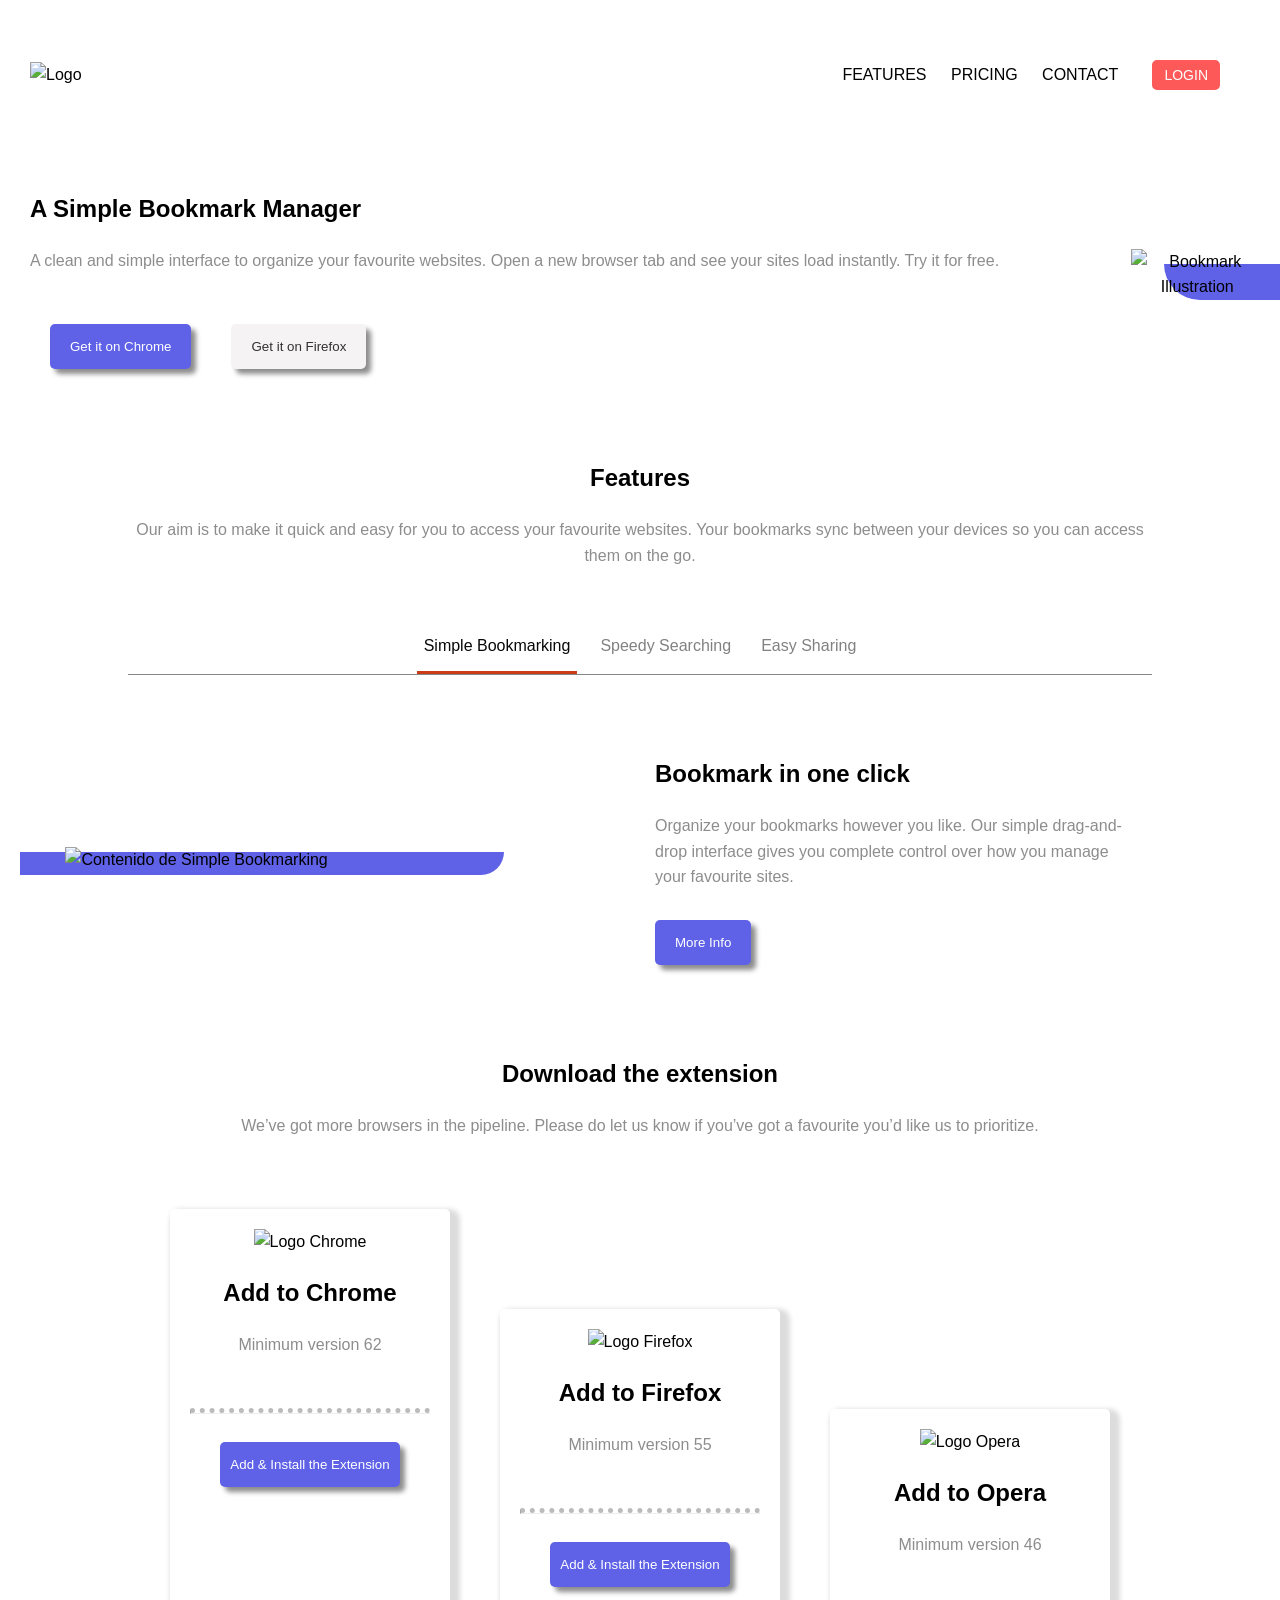
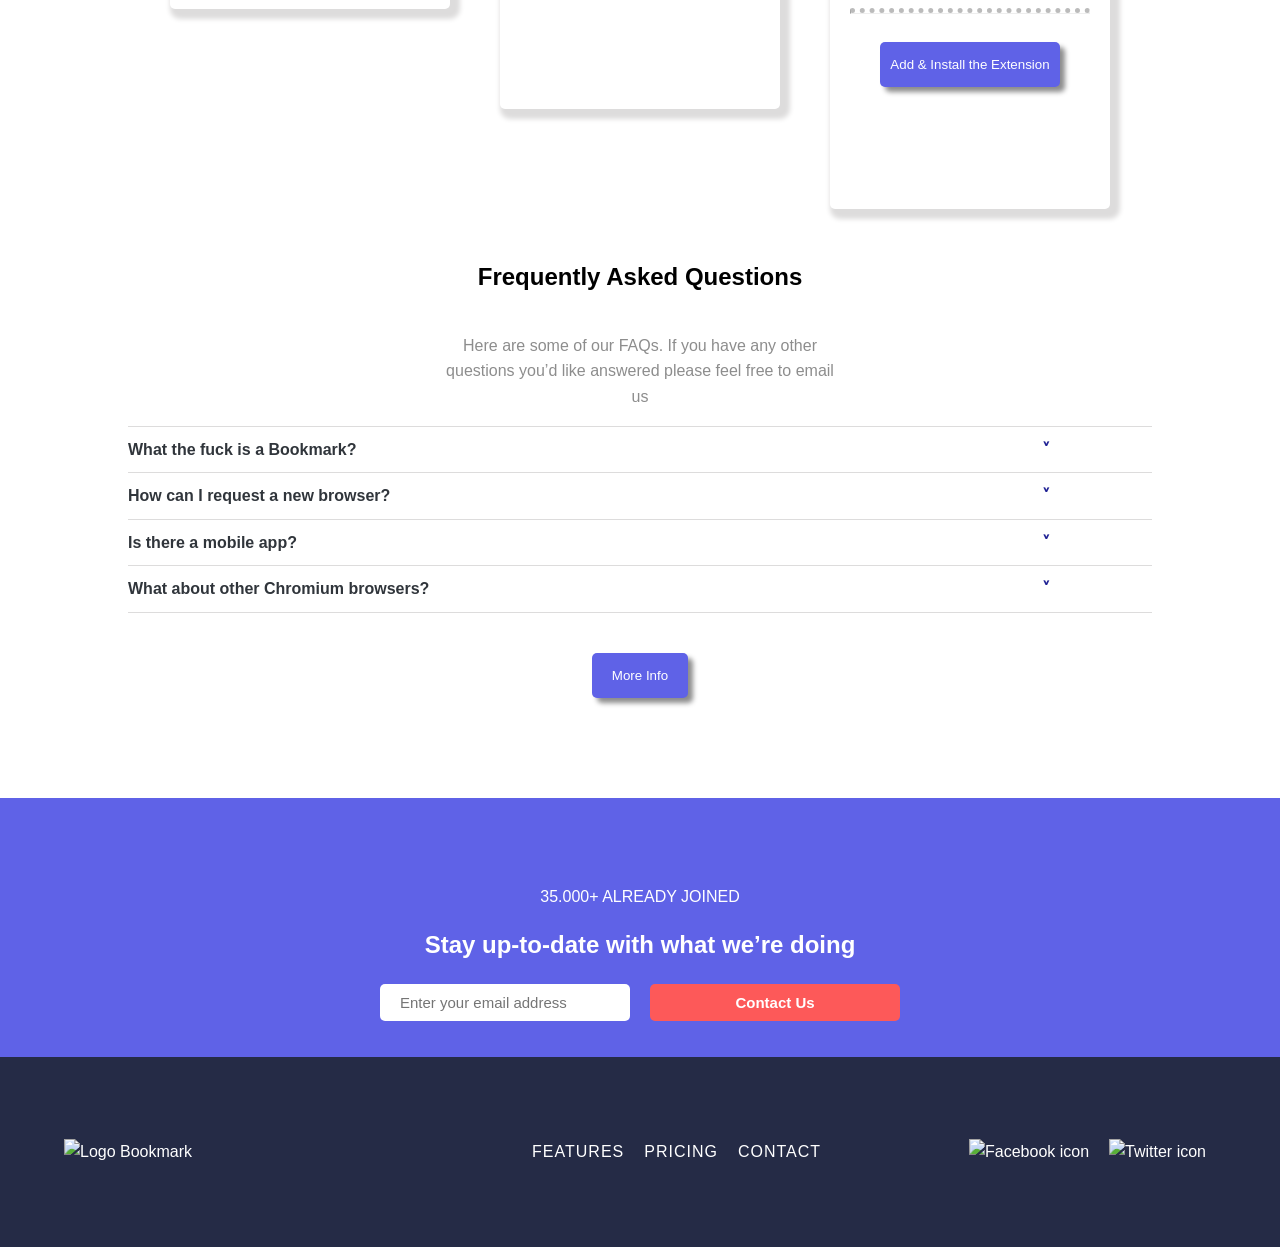
==== commit dd9bb127: "margins corrections" ====
--- a/src/index.html
+++ b/src/index.html
@@ -197,21 +197,22 @@
                 
 
         </section>
-        <!-- <div class="buttons">
-            <div class="btn-px">usando px</div>
-            <div class="btn-rem">usando rem</div>
-            <div class="btn-em">usando em</div>
-        </div>
-
- -->
+      
 
     </main>
 
-    <!-- <footer>
+    
+
+    <footer>
         <div class="footer-left">
-            <img src="/starter-code/images/logo-bookmark.svg">
+            
+            <img src="/starter-code/images/logo-bookmark.svg" alt="Logo Bookmark">
+            <svg class="svg-image" src="/starter-code/images/logo-bookmark.svg"></svg>
         
-        
+            
+            </svg>
+
+            
             <div class="nav">
                 <a href="#features">FEATURES</a>
                 <a href="#">PRICING</a>
@@ -219,31 +220,7 @@
             </div>
         </div>
         <div class="footer-right">
-            <img src="/starter-code/images/icon-facebook.svg" alt="Facebook icon">
-            <img src="/starter-code/images/icon-twitter.svg" alt="Twitter icon"></img>
-        </div>
-    </footer> -->
-
-    <footer>
-        <div class="footer-left">
-            <!-- He usado un placeholder para el logo -->
-            <img src="/starter-code/images/logo-bookmark.svg" alt="Logo Bookmark">
-            <svg class="svg-image" src="/starter-code/images/logo-bookmark.svg"></svg>
-        
-            <svg class="mi-palabra-svg" xmlns="http://www.w3.org/2000/svg" viewBox="0 0 100 20"
-                src="/starter-code/images/logo-bookmark.svg">
-
-            </svg>
-
-            
-            <div class="nav">
-                <a href="#features">FEATURES</a>
-                <a href="#">PRICING</a>
-                <a href="#contact">CONTACT</a>
-            </div>
-        </div>
-        <div class="footer-right">
-            <!-- He usado placeholders para los iconos -->
+            
             <img src="/starter-code/images/icon-facebook.svg" alt="Facebook icon">
             <img src="/starter-code/images/icon-twitter.svg" alt="Twitter icon">
         </div>
--- a/src/css/styles.css
+++ b/src/css/styles.css
@@ -164,7 +164,7 @@
 .imageBook  {
   display: flex;
   width: 80%;
-  justify-content: center;
+  justify-content:center;
   margin: 0 auto;
   align-items: center;
 }
@@ -237,21 +237,22 @@
     display: flex;
     flex-direction: row-reverse;
     
-    margin: 20px 0px 10px 20px;
+    /* margin: 20px 0px 10px 20px; */
   }
 
   .hero_left {
     flex: 1;
     flex-direction: column;
     text-align: left; 
-    margin-left: 20px;
+    /* margin-left: 20px; */
     align-items: start;
-    justify-content: left;
+    justify-content:center;
     width: 50%;
     
   }
   .hero-right {
     flex:1;
+    justify-content: center;
   }
   
   .hero_left p {
@@ -436,7 +437,7 @@
 }
 
 
-@media (min-width: 600px) {
+@media (min-width: 750px) {
   .tab-labels {
     flex-direction: row;
     border-bottom: 1px solid #868686; /* Mover el borde al contenedor */
@@ -705,7 +706,8 @@
 }
 
 .subscribe-title {
-  padding-top: 7rem; 
+  padding-top: 7rem;
+  margin: 0 5rem;
   /* padding-bottom: 1rem; */
 }
 
@@ -714,6 +716,12 @@
   margin-top: 0;
 }
 
+.subscribe-button-container {
+  display: flex;
+  flex-direction: column;
+  padding-bottom: rem;
+}
+
 .subscribe-button {
   
   background-color: red;
@@ -722,7 +730,7 @@
   }
 
 .subscribe-section input {
-  width: 80%;
+  width: 25rem;
   padding: 10px 20px;
   margin-bottom: 2rem;
   font-size: 1.5rem;
@@ -741,9 +749,7 @@
   font-weight: 800;
 }
 
-.subscribe-button-container {
-  padding-bottom: rem;
-}
+
 
 #message {
   margin-top: 16px;
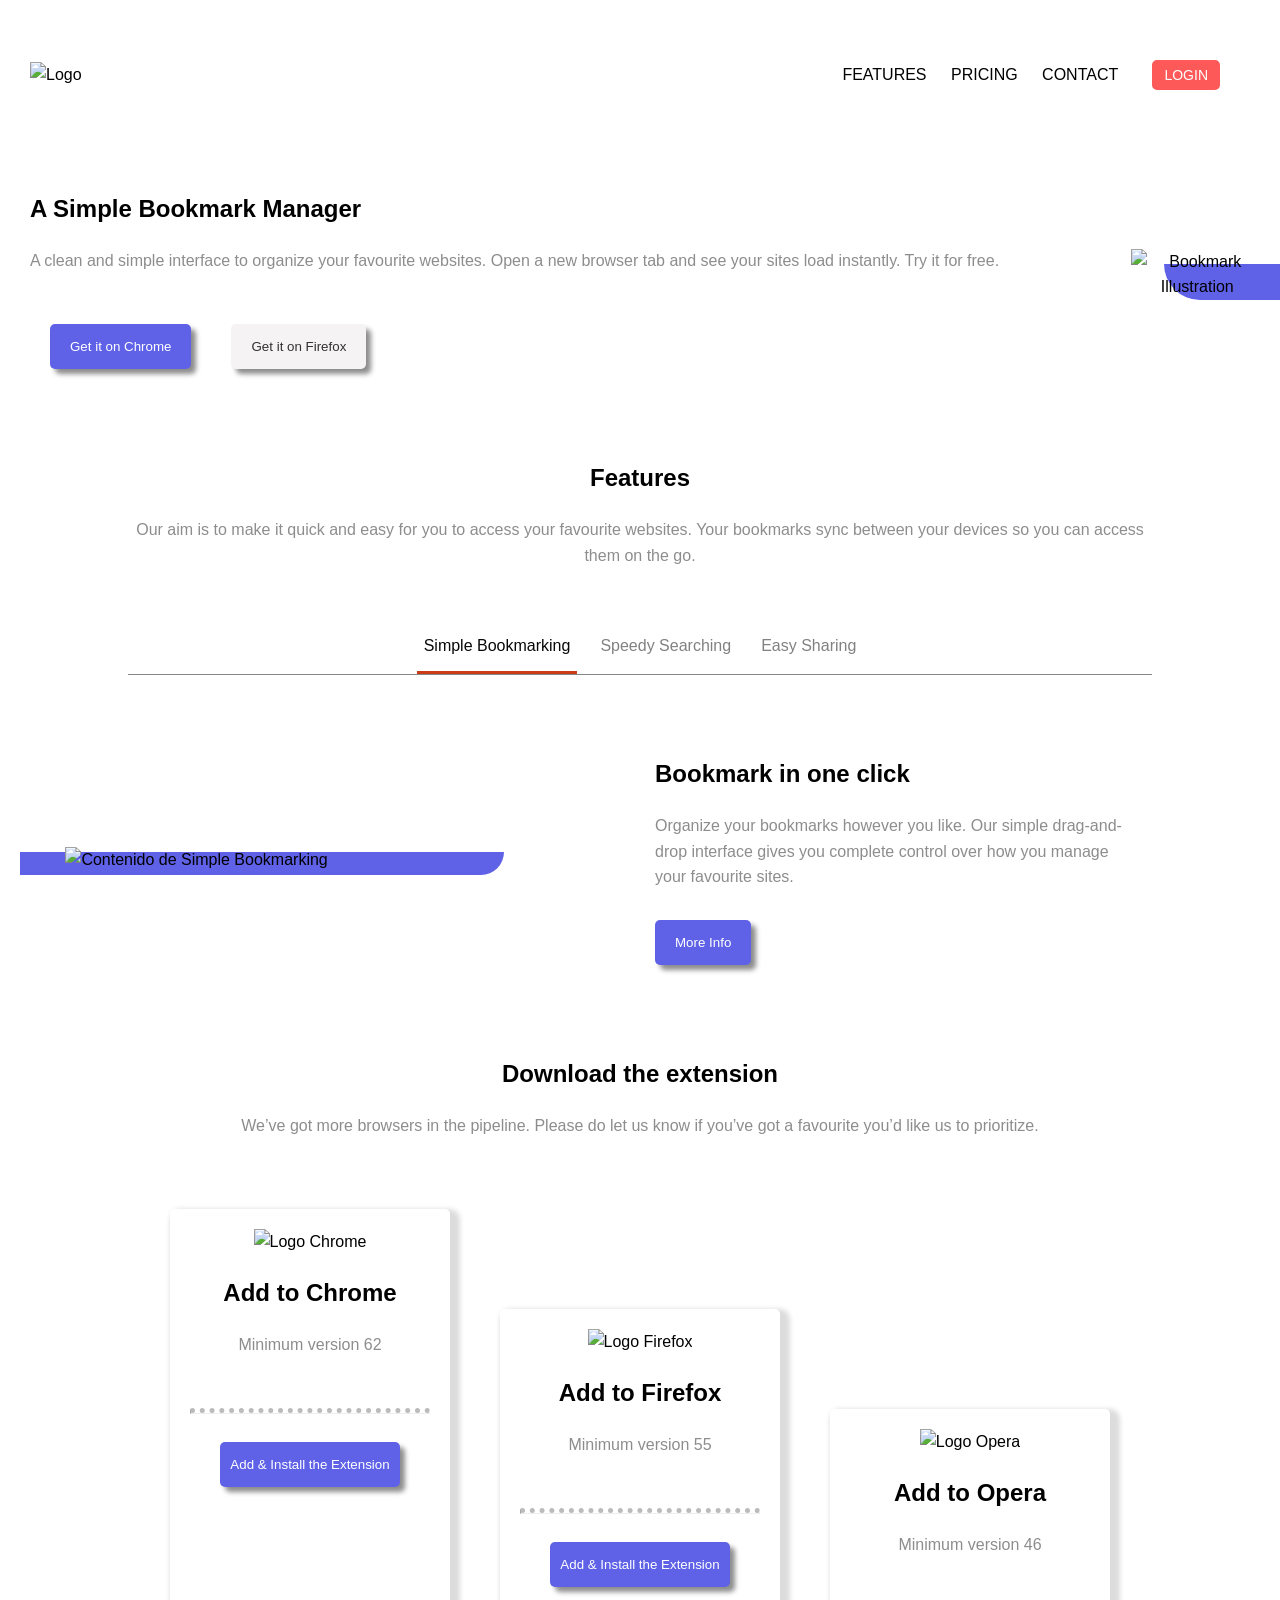
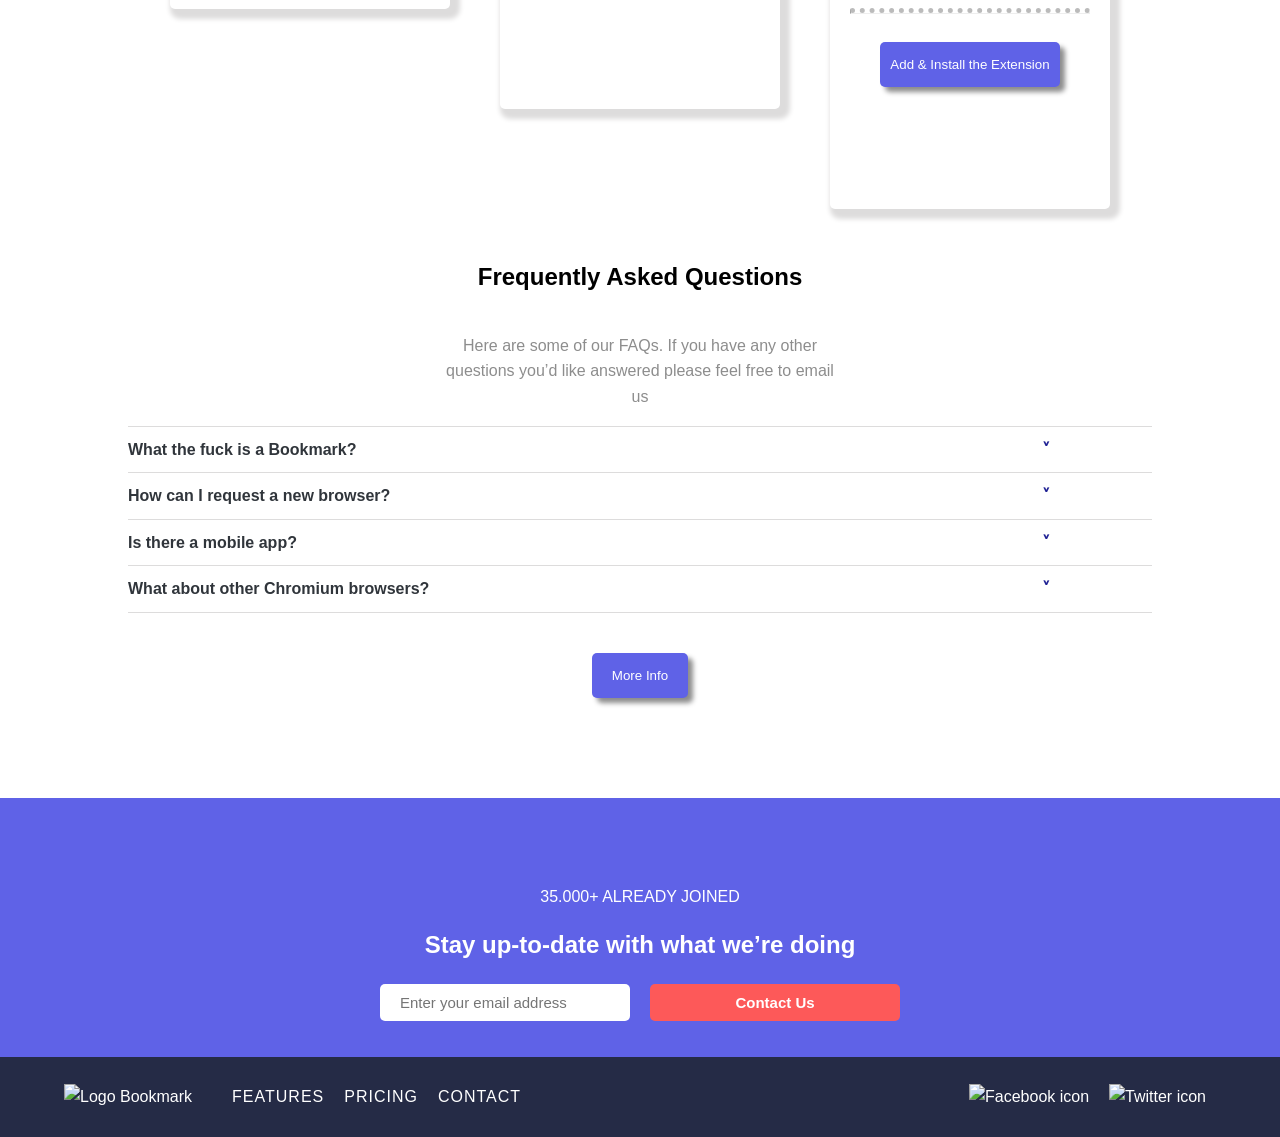
==== commit 8e015e67: "footer logo update" ====
--- a/src/index.html
+++ b/src/index.html
@@ -207,11 +207,9 @@
         <div class="footer-left">
             
             <img src="/starter-code/images/logo-bookmark.svg" alt="Logo Bookmark">
-            <svg class="svg-image" src="/starter-code/images/logo-bookmark.svg"></svg>
+            <!-- <svg class="svg-image" src="/starter-code/images/logo-bookmark.svg"></svg> -->
         
             
-            </svg>
-
             
             <div class="nav">
                 <a href="#features">FEATURES</a>
--- a/src/css/styles.css
+++ b/src/css/styles.css
@@ -557,7 +557,7 @@
 
 }
 
-@media (min-width: 800px) {
+@media (min-width: 850px) {
   .download-cards {
     max-width: 800px;
     grid-template-columns: repeat(3, 1fr);
@@ -893,7 +893,7 @@
 
 
 
-  @media (min-width: 800px) {
+  @media (min-width: 600px) {
             footer {
                 flex-direction: row; /* 1. Pone .footer-left y .footer-right en fila */
                 justify-content: space-between; /* 2. Los separa a los extremos */
@@ -919,6 +919,6 @@
         }
 
 
-.mi-palabra-svg {
+.svg-image {
   fill: white;
 }
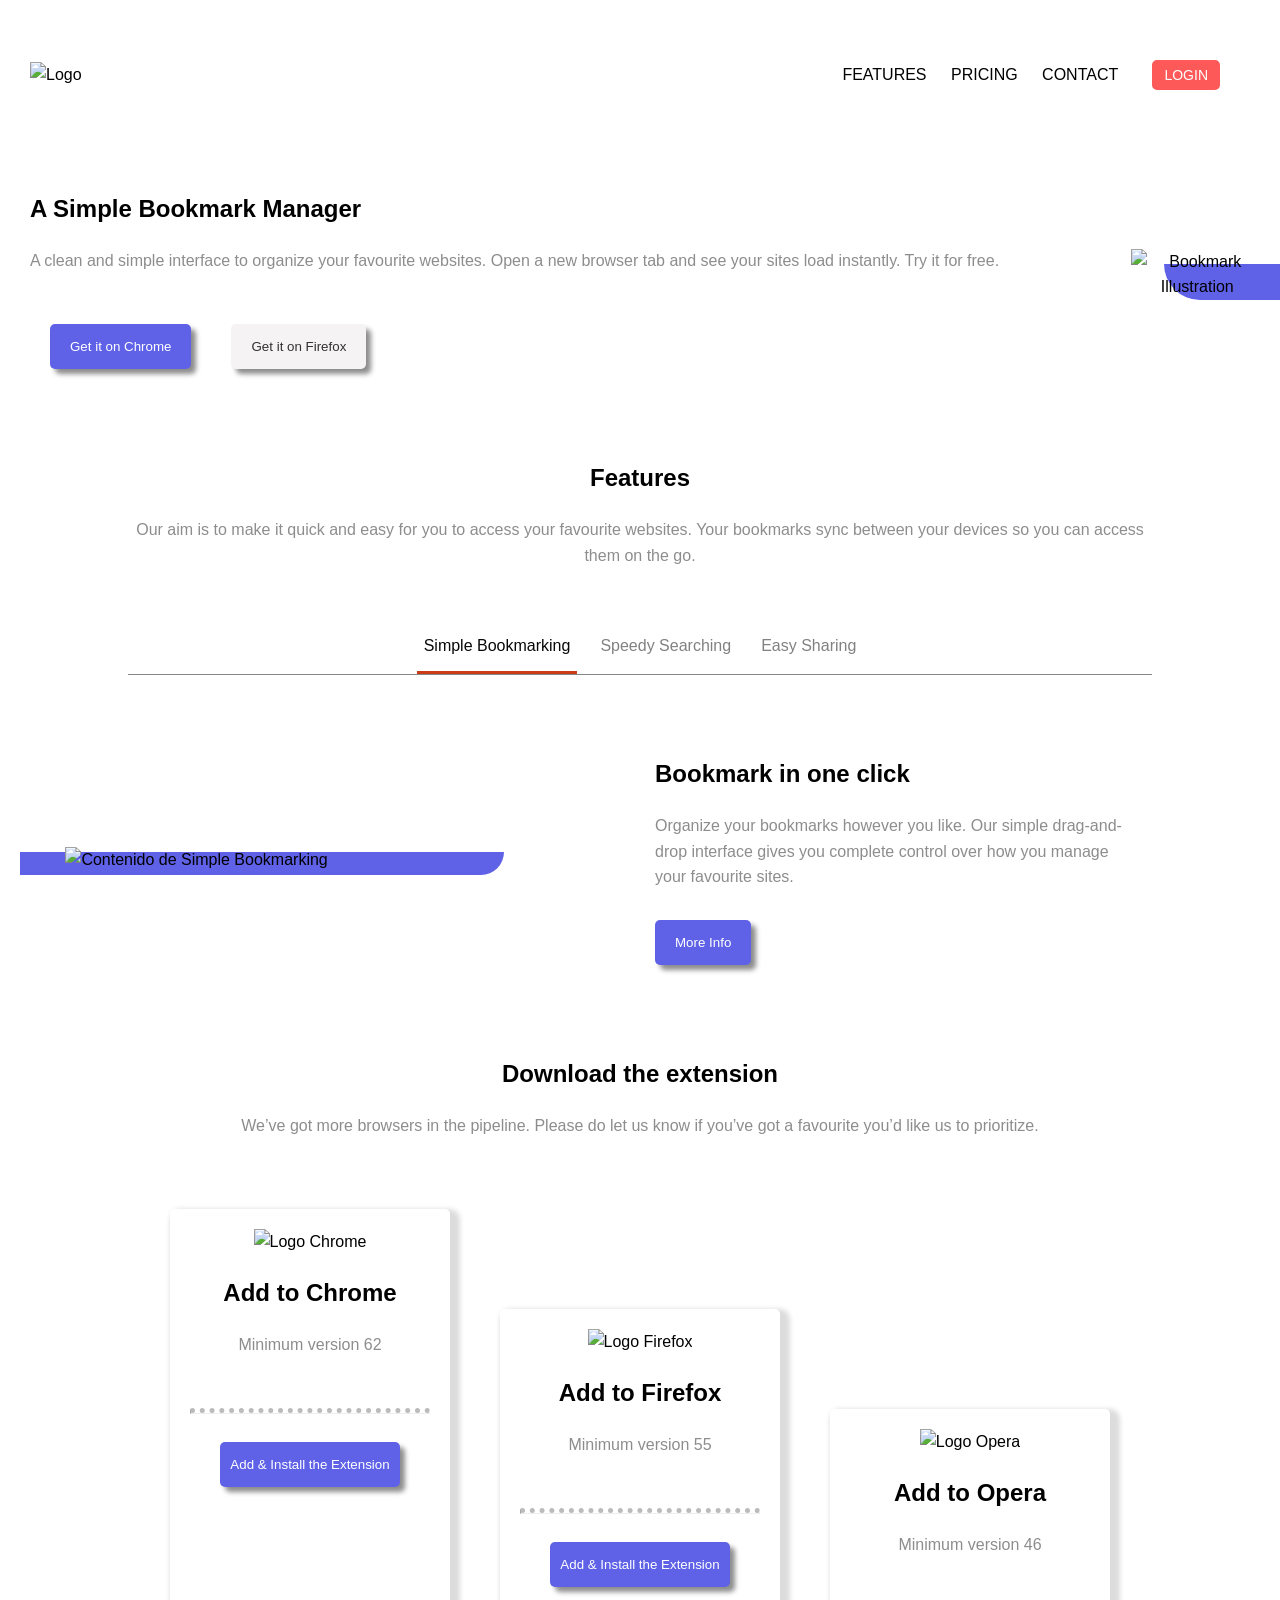
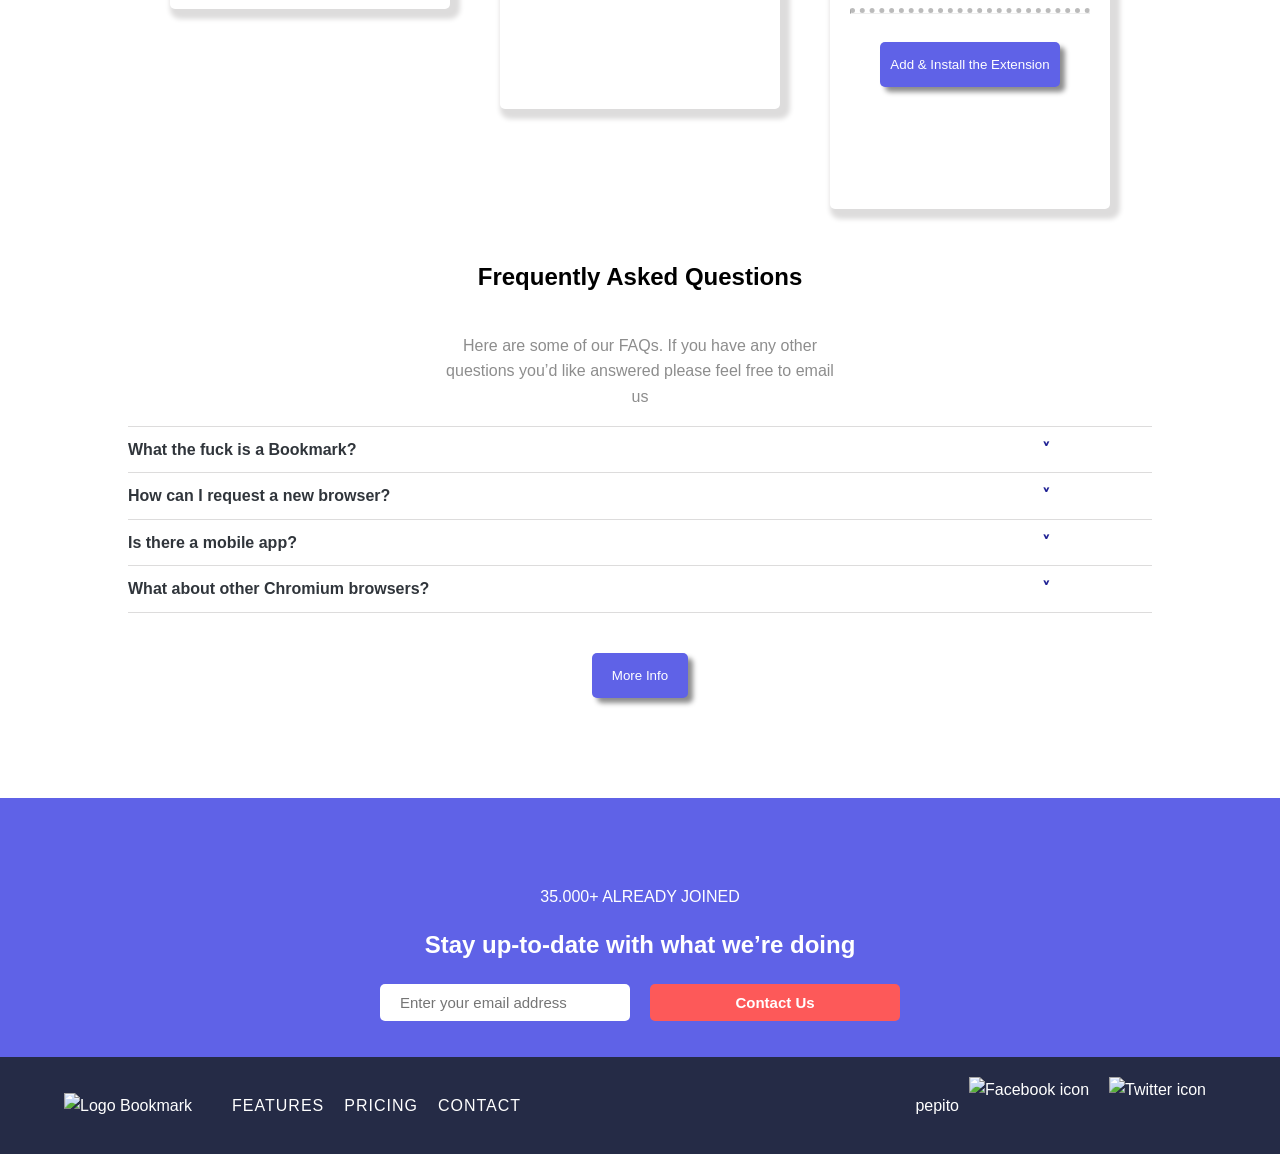
==== commit 9bfc0b7e: "Changes check" ====
--- a/src/index.html
+++ b/src/index.html
@@ -218,11 +218,10 @@
             </div>
         </div>
         <div class="footer-right">
-            
+            <p>pepito</p>
             <img src="/starter-code/images/icon-facebook.svg" alt="Facebook icon">
             <img src="/starter-code/images/icon-twitter.svg" alt="Twitter icon">
         </div>
     </footer>
-
 </body>
 </html>
